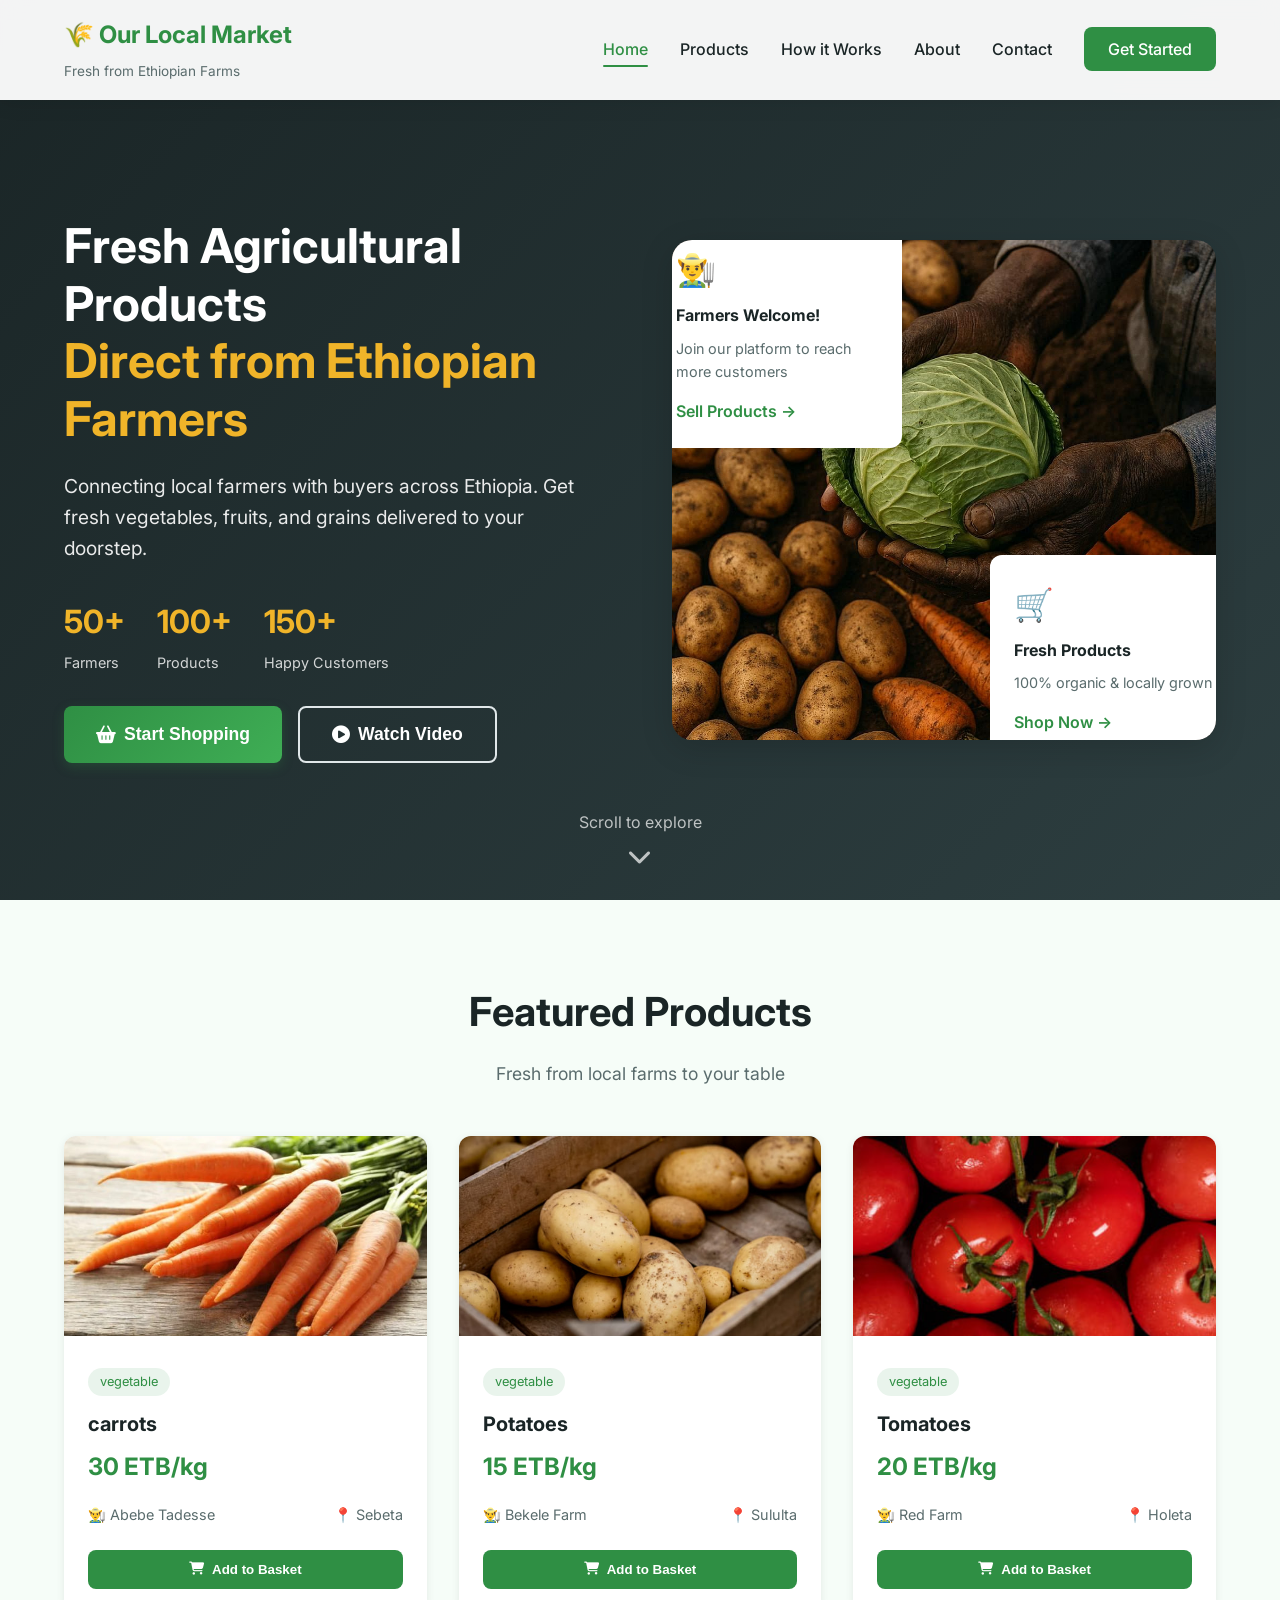
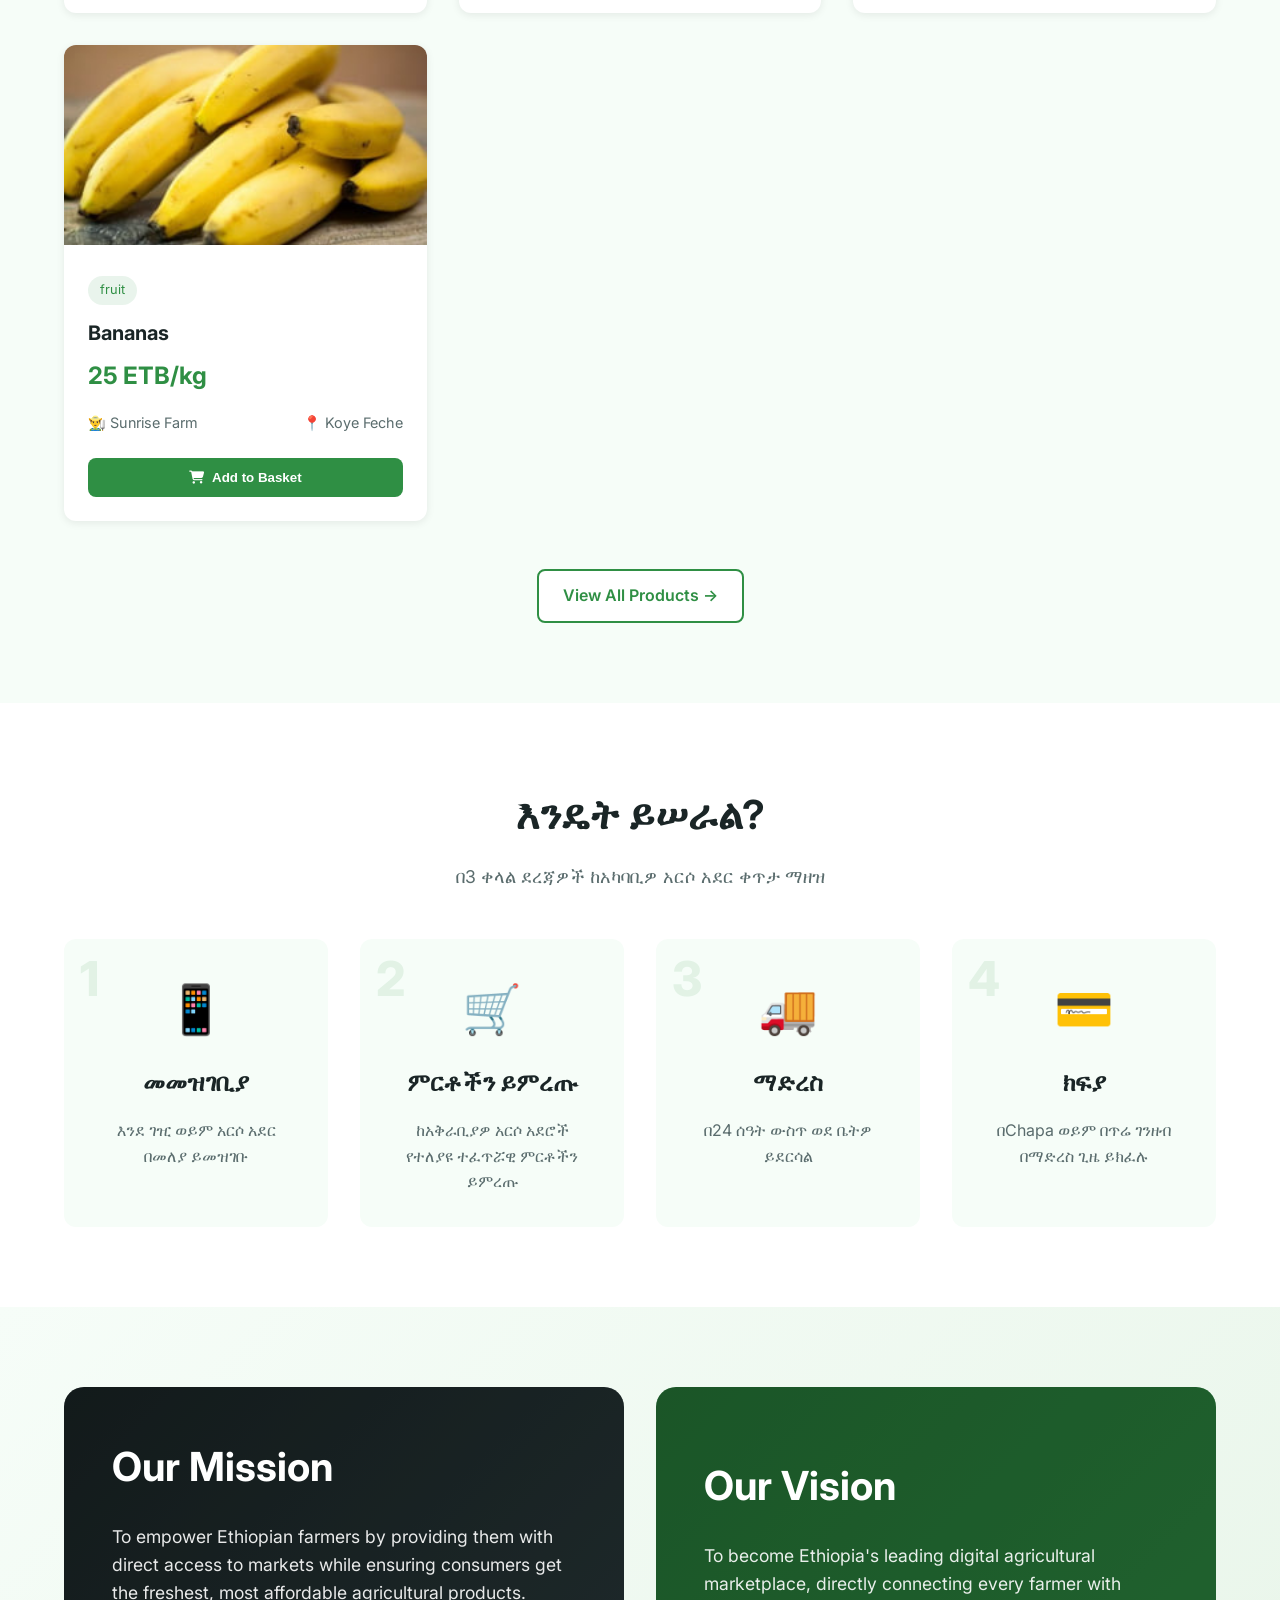
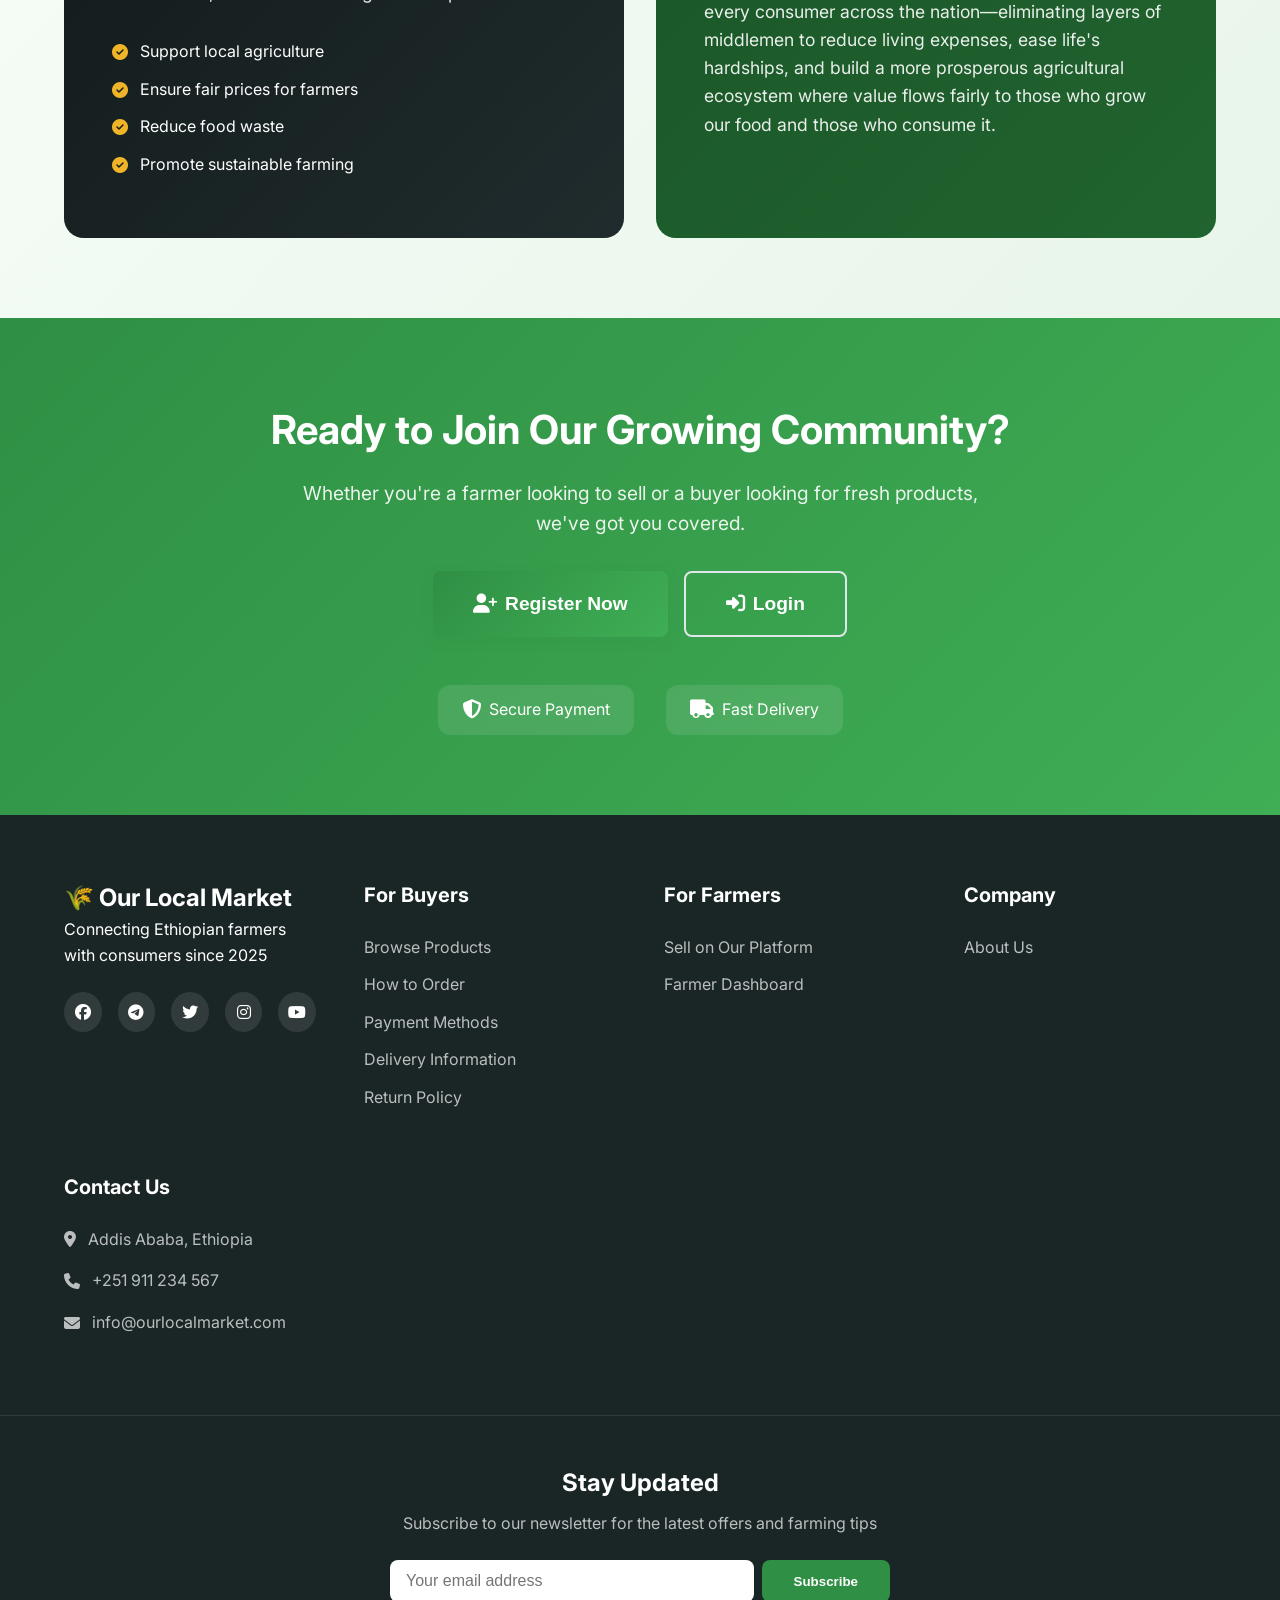
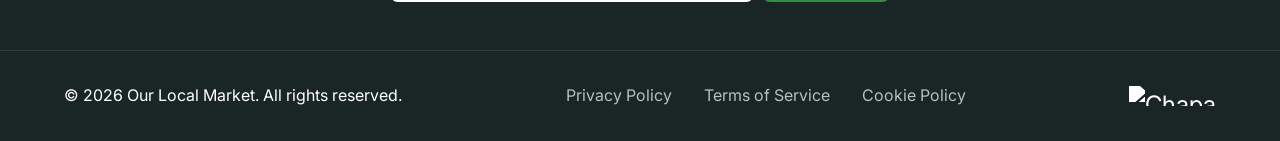
==== index.html @ bf53d5de "Add files via upload" ====
<!DOCTYPE html>
<html lang="en">
  <head>
    <meta charset="UTF-8" />
    <title>Our Local Market - Fresh Ethiopian Agricultural Products</title>
    <link rel="stylesheet" href="./css/home-style.css" />
    <link
      rel="stylesheet"
      href="https://cdnjs.cloudflare.com/ajax/libs/font-awesome/6.4.0/css/all.min.css"
    />
    <link
      href="https://fonts.googleapis.com/css2?family=Inter:wght@300;400;500;600;700&display=swap"
      rel="stylesheet"
    />
  </head>
  <body>
    
    <nav class="navbar">
      <div class="nav-container">
        <div class="logo">
          <h1>🌾 Our Local Market</h1>
          <span>Fresh from Ethiopian Farms</span>
        </div>

        <ul class="nav-menu">
          <li><a href="#home" class="active">Home</a></li>
          <li><a href="#products">Products</a></li>
          <li><a href="#how-it-works">How it Works</a></li>
          <li><a href="#about">About</a></li>
          <li><a href="#contact">Contact</a></li>
          <li>
            <a href="#" class="nav-btn" id="getStartedBtn">Get Started</a>
          </li>
        </ul>

        <div class="hamburger" id="hamburger">
          <span></span>
          <span></span>
          <span></span>
        </div>
      </div>
    </nav>

   
    <section class="hero" id="home">
      <div class="hero-overlay"></div>
      <div class="hero-content">
        <div class="hero-text">
          <h1 class="hero-title">
            Fresh Agricultural Products
            <span class="highlight">Direct from Ethiopian Farmers</span>
          </h1>
          <p class="hero-subtitle">
            Connecting local farmers with buyers across Ethiopia. Get fresh
             vegetables, fruits, and grains delivered to your doorstep.
          </p>

          <div class="hero-stats">
            <div class="stat">
              <h3>50+</h3>
              <p>Farmers</p>
            </div>
            <div class="stat">
              <h3>100+</h3>
              <p>Products</p>
            </div>
            <div class="stat">
              <h3>150+</h3>
              <p>Happy Customers</p>
            </div>
          </div>

          <div class="hero-buttons">
            <button class="btn-primary btn-large" id="heroGetStarted">
              <i class="fas fa-shopping-basket"></i> Start Shopping
            </button>
            <button class="btn-outline btn-large" id="heroLearnMore">
              <i class="fas fa-play-circle"></i> Watch Video
            </button>
          </div>
        </div>

        <div class="hero-image">
          <div class="image-container">
            <img
              src="./pictures/hand.jpg"
              alt="Ethiopian Farmer"
            />
            <div class="floating-card farmer-card">
              <div class="card-icon">👨‍🌾</div>
              <h4>Farmers Welcome!</h4>
              <p>Join our platform to reach more customers</p>
              <a href="#" class="card-link">Sell Products →</a>
            </div>
            <div class="floating-card buyer-card">
              <div class="card-icon">🛒</div>
              <h4>Fresh Products</h4>
              <p>100% organic & locally grown</p>
              <a href="#" class="card-link">Shop Now →</a>
            </div>
          </div>
        </div>
      </div>

      <div class="scroll-indicator">
        <span>Scroll to explore</span>
        <i class="fas fa-chevron-down"></i>
      </div>
    </section>
  </body>
</html>

<section class="featured-products" id="products">
  <div class="container">
    <div class="section-header">
      <h2 class="section-title">Featured Products</h2>
      <p class="section-subtitle">Fresh from local farms to your table</p>
    </div>

    <div class="products-grid" id="featuredProducts">
      <!-- Products will be loaded by JavaScript -->
    </div>

    <div class="text-center">
      <a href="#" class="btn-secondary">View All Products →</a>
    </div>
  </div>
</section>


<section class="how-it-works" id="how-it-works">
  <div class="container">
    <div class="section-header">
      <h2 class="section-title">
        እንዴት ይሠራል? 
      </h2>
      <p class="section-subtitle">በ3 ቀላል ደረጃዎች ከአካባቢዎ አርሶ አደር ቀጥታ ማዘዝ</p>
    </div>

    <div class="steps-container">
      <div class="step-card">
        <div class="step-number">1</div>
        <div class="step-icon">📱</div>
        <h3>መመዝገቢያ</h3>
        <p>እንደ ገዢ ወይም አርሶ አደር በመለያ ይመዝገቡ</p>
      </div>

      <div class="step-card">
        <div class="step-number">2</div>
        <div class="step-icon">🛒</div>
        <h3>ምርቶችን ይምረጡ</h3>
        <p>ከአቅራቢያዎ አርሶ አደሮች የተለያዩ ተፈጥሯዊ ምርቶችን ይምረጡ</p>
      </div>

      <div class="step-card">
        <div class="step-number">3</div>
        <div class="step-icon">🚚</div>
        <h3>ማድረስ</h3>
        <p>በ24 ሰዓት ውስጥ ወደ ቤትዎ ይደርሳል</p>
      </div>

      <div class="step-card">
        <div class="step-number">4</div>
        <div class="step-icon">💳</div>
        <h3>ክፍያ</h3>
        <p>በChapa ወይም በጥሬ ገንዘብ በማድረስ ጊዜ ይክፈሉ</p>
      </div>
    </div>
  </div>
</section>

<section class="about-posters" id="about">
  <div class="container">
    <div class="posters-grid">
      <div class="poster-card mission-poster">
        <div class="poster-overlay"></div>
        <div class="poster-content">
          <h2>Our Mission</h2>
          <p>
            To empower Ethiopian farmers by providing them with direct access to
            markets while ensuring consumers get the freshest, most affordable
            agricultural products.
          </p>
          <ul class="mission-list">
            <li>
              <i class="fas fa-check-circle"></i> Support local agriculture
            </li>
            <li>
              <i class="fas fa-check-circle"></i> Ensure fair prices for farmers
            </li>
            <li><i class="fas fa-check-circle"></i> Reduce food waste</li>
            <li>
              <i class="fas fa-check-circle"></i> Promote sustainable farming
            </li>
          </ul>
        </div>
      </div>

      <div class="poster-card vision-poster">
        <div class="poster-overlay"></div>
        <div class="poster-content">
          <h2>Our Vision</h2>
          <p>
           To become Ethiopia's leading digital agricultural marketplace, directly connecting every farmer with every consumer across the nation—eliminating layers of middlemen to reduce living expenses, ease life's hardships, and build a more prosperous agricultural ecosystem where value flows fairly to those who grow our food and those who consume it.
          </p>
          <div class="vision-stats">
            <div class="vision-stat"></div>
          </div>
        </div>
      </div>
    </div>
  </div>
</section>

                            </div>
                           
                        </div>
                    </div>
                </div>
            </div>
        </div>
    </section>


    <section class="cta-section">
        <div class="container">
            <div class="cta-content">
                <h2>Ready to Join Our Growing Community?</h2>
                <p>Whether you're a farmer looking to sell or a buyer looking for fresh products, we've got you covered.</p>
                
                <div class="cta-buttons">
                    <button class="btn-primary btn-xlarge" id="ctaRegister">
                        <i class="fas fa-user-plus"></i> Register Now
                    </button>
                    <button class="btn-outline btn-xlarge" id="ctaLogin">
                        <i class="fas fa-sign-in-alt"></i> Login
                    </button>
                </div>
                
                <div class="trust-badges">
                    <div class="badge">
                        <i class="fas fa-shield-alt"></i>
                        <span>Secure Payment</span>
                    </div>
                    <div class="badge">
                        <i class="fas fa-truck"></i>
                        <span>Fast Delivery</span>
                    </div>
                    
                </div>
            </div>
        </div>
    </section>

 
    <div class="modal-overlay" id="authModal">
        <div class="modal" id="authModalContent">
          
        </div>
    </div>

 
    <footer class="footer" id="contact">
        <div class="footer-top">
            <div class="container">
                <div class="footer-grid">
                    <div class="footer-col">
                        <div class="footer-logo">
                            <h2>🌾 Our Local Market</h2>
                            <p>Connecting Ethiopian farmers with consumers since 2025</p>
                        </div>
                        <div class="social-links">
                            <a href="#"><i class="fab fa-facebook"></i></a>
                            <a href="#"><i class="fab fa-telegram"></i></a>
                            <a href="#"><i class="fab fa-twitter"></i></a>
                            <a href="#"><i class="fab fa-instagram"></i></a>
                            <a href="#"><i class="fab fa-youtube"></i></a>
                        </div>
                    </div>
                    
                    <div class="footer-col">
                        <h3>For Buyers</h3>
                        <ul>
                            <li><a href="#">Browse Products</a></li>
                            <li><a href="#">How to Order</a></li>
                            <li><a href="#">Payment Methods</a></li>
                            <li><a href="#">Delivery Information</a></li>
                            <li><a href="#">Return Policy</a></li>
                        </ul>
                    </div>  
                    <div class="footer-col">
                        <h3>For Farmers</h3>
                        <ul>
                            <li><a href="#">Sell on Our Platform</a></li>
                            <li><a href="#">Farmer Dashboard</a></li>
                           
                        </ul>
                    </div>
                    
                    <div class="footer-col">
                        <h3>Company</h3>
                        <ul>
                            <li><a href="#">About Us</a></li>
                           
                        </ul>
                    </div>
                    
                    <div class="footer-col">
                        <h3>Contact Us</h3>
                        <div class="contact-info">
                            <p><i class="fas fa-map-marker-alt"></i> Addis Ababa, Ethiopia</p>
                            <p><i class="fas fa-phone"></i> +251 911 234 567</p>
                            <p><i class="fas fa-envelope"></i> info@ourlocalmarket.com</p>
                            
                        </div>
                    </div>
                </div>
            </div>
        </div>
        
        <div class="footer-middle">
            <div class="container">
                <div class="newsletter">
                    <h3>Stay Updated</h3>
                    <p>Subscribe to our newsletter for the latest offers and farming tips</p>
                    <form class="newsletter-form">
                        <input type="email" placeholder="Your email address" required>
                        <button type="submit">Subscribe</button>
                    </form>
                </div>
            </div>
        </div>
        
        <div class="footer-bottom">
            <div class="container">
                <div class="footer-bottom-content">
                    <p>&copy; 2026 Our Local Market. All rights reserved.</p>
                    <div class="footer-links">
                        <a href="#">Privacy Policy</a>
                        <a href="#">Terms of Service</a>
                        <a href="#">Cookie Policy</a>
                        
                    </div>
                    <div class="payment-methods">
                       
                       
                        <img src="https://chapa.co/static/media/chapa-logo-black.2c637d71.svg" alt="Chapa" height="20">
                    </div>
                </div>
            </div>
        </div>
    </footer>

    <script src="./js/home.js"></script>
    <script>
  document.addEventListener('DOMContentLoaded', function() {
    const user = JSON.parse(localStorage.getItem("user"));
    const token = localStorage.getItem("token");
    
    if (token && user) {
     
      const getStartedBtn = document.getElementById('getStartedBtn');
      const heroGetStarted = document.getElementById('heroGetStarted');
      const ctaRegister = document.getElementById('ctaRegister');
      
      if (getStartedBtn) {
        getStartedBtn.textContent = user.userType === 'farmer' ? '👨‍🌾 Dashboard' : '🛒 Continue Shopping';
        getStartedBtn.onclick = function() {
          if (user.userType === 'farmer') {
            window.location.href = 'farmer-dashboard.html';
          } else {
            window.location.href = 'shop.html';
          }
        };
      }
      
      if (heroGetStarted) {
        heroGetStarted.textContent = user.userType === 'farmer' ? '👨‍🌾 Dashboard' : '🛒 Continue Shopping';
        heroGetStarted.onclick = function() {
          if (user.userType === 'farmer') {
            window.location.href = 'farmer-dashboard.html';
          } else {
            window.location.href = 'shop.html';
          }
        };
      }
      
      if (ctaRegister) {
        ctaRegister.style.display = 'none';
      }
      
      const ctaLogin = document.getElementById('ctaLogin');
      if (ctaLogin) {
        ctaLogin.innerHTML = '<i class="fas fa-sign-out-alt"></i> Logout';
        ctaLogin.onclick = function() {
          if (confirm("Are you sure you want to logout?")) {
            localStorage.removeItem("token");
            localStorage.removeItem("user");
            localStorage.removeItem("userType");
            localStorage.removeItem("cart");
            location.reload();
          }
        };
      }
    }
  });
</script>
</body>
</html>
---- css/home-style.css ----
:root {
  --primary-green: #2f8f44;
  --primary-green-light: #3fae55;
  --primary-green-dark: #267a38;
  --secondary-gold: #f0b429;
  --text-dark: #1a2526;
  --text-light: #5a6c6d;
  --background-light: #f6fdf8;
  --background-white: #ffffff;
  --border-color: #e0e7e9;
  --shadow-sm: 0 2px 8px rgba(0, 0, 0, 0.08);
  --shadow-md: 0 4px 16px rgba(0, 0, 0, 0.12);
  --shadow-lg: 0 8px 32px rgba(0, 0, 0, 0.15);
  --transition: all 0.3s cubic-bezier(0.4, 0, 0.2, 1);
  --border-radius: 12px;
  --border-radius-sm: 8px;
  --border-radius-lg: 20px;
}

* {
  margin: 0;
  padding: 0;
  box-sizing: border-box;
}

html {
  scroll-behavior: smooth;
}

body {
  font-family: "Inter", -apple-system, BlinkMacSystemFont, "Segoe UI", Roboto,
    Oxygen, Ubuntu, sans-serif;
  color: var(--text-dark);
  line-height: 1.6;
  overflow-x: hidden;
}

.container {
  max-width: 1200px;
  margin: 0 auto;
  padding: 0 1.5rem;
}

.text-center {
  text-align: center;
}

.btn-primary,
.btn-secondary,
.btn-outline {
  display: inline-flex;
  align-items: center;
  justify-content: center;
  gap: 0.5rem;
  padding: 0.75rem 1.5rem;
  border-radius: var(--border-radius-sm);
  font-weight: 600;
  font-size: 1rem;
  text-decoration: none;
  cursor: pointer;
  transition: var(--transition);
  border: none;
  outline: none;
}

.btn-primary {
  background: linear-gradient(
    135deg,
    var(--primary-green) 0%,
    var(--primary-green-light) 100%
  );
  color: white;
  box-shadow: 0 4px 12px rgba(47, 143, 68, 0.25);
}

.btn-primary:hover {
  transform: translateY(-2px);
  box-shadow: 0 6px 20px rgba(47, 143, 68, 0.35);
}

.btn-secondary {
  background: white;
  color: var(--primary-green);
  border: 2px solid var(--primary-green);
}

.btn-secondary:hover {
  background: var(--primary-green);
  color: white;
  transform: translateY(-2px);
}

.btn-outline {
  background: transparent;
  color: var(--background-white);
  border: 2px solid var(--border-color);
}

.btn-outline:hover {
  border-color: var(--primary-green);
  color: var(--primary-green);
  transform: translateY(-2px);
}

.btn-large {
  padding: 1rem 2rem;
  font-size: 1.1rem;
}

.btn-xlarge {
  padding: 1.25rem 2.5rem;
  font-size: 1.2rem;
}

.navbar {
  position: fixed;
  top: 0;
  left: 0;
  right: 0;
  background: rgba(255, 255, 255, 0.95);
  backdrop-filter: blur(10px);
  z-index: 1000;
  box-shadow: 0 2px 20px rgba(0, 0, 0, 0.1);
  padding: 1rem 0;
}

.nav-container {
  max-width: 1200px;
  margin: 0 auto;
  padding: 0 1.5rem;
  display: flex;
  justify-content: space-between;
  align-items: center;
}

.logo h1 {
  font-size: 1.5rem;
  color: var(--primary-green);
  margin-bottom: 0.25rem;
}

.logo span {
  font-size: 0.85rem;
  color: var(--text-light);
}

.nav-menu {
  display: flex;
  list-style: none;
  gap: 2rem;
  align-items: center;
}

.nav-menu a {
  text-decoration: none;
  color: var(--text-dark);
  font-weight: 500;
  transition: var(--transition);
  position: relative;
  padding: 0.5rem 0;
}

.nav-menu a:hover {
  color: var(--primary-green);
}

.nav-menu a.active {
  color: var(--primary-green);
}

.nav-menu a.active::after {
  content: "";
  position: absolute;
  bottom: 0;
  left: 0;
  width: 100%;
  height: 2px;
  background: var(--primary-green);
  border-radius: 1px;
}

.nav-btn {
  background: var(--primary-green);
  color: white !important;
  padding: 0.75rem 1.5rem !important;
  border-radius: var(--border-radius-sm) !important;
}

.nav-btn:hover {
  background: var(--primary-green-dark) !important;
  transform: translateY(-2px);
}

.hamburger {
  display: none;
  flex-direction: column;
  gap: 4px;
  cursor: pointer;
}

.hamburger span {
  width: 25px;
  height: 3px;
  background: var(--text-dark);
  transition: var(--transition);
}
/* ===== HERO SECTION ===== */
.hero {
  min-height: 100vh;
  background: linear-gradient(135deg, #1a2526 0%, #2d3e40 100%);
  color: white;
  position: relative;
  display: flex;
  align-items: center;
  padding-top: 80px;
}

.hero-overlay {
  position: absolute;
  top: 0;
  left: 0;
  right: 0;
  bottom: 0;
  background: url("../pictures/farmer-card.jfif") center/cover;
  opacity: 0.3;
}

.hero-content {
  position: relative;
  z-index: 2;
  max-width: 1200px;
  margin: 0 auto;
  padding: 2rem 1.5rem;
  display: grid;
  grid-template-columns: 1fr 1fr;
  gap: 4rem;
  align-items: center;
}

.hero-text {
  animation: fadeInUp 1s ease;
}

.hero-title {
  font-size: 3rem;
  line-height: 1.2;
  margin-bottom: 1.5rem;
}

.highlight {
  color: var(--secondary-gold);
  display: block;
}

.hero-subtitle {
  font-size: 1.2rem;
  color: rgba(255, 255, 255, 0.9);
  margin-bottom: 2rem;
  max-width: 600px;
}

.hero-stats {
  display: flex;
  gap: 2rem;
  margin: 2rem 0;
}

.stat h3 {
  font-size: 2rem;
  color: var(--secondary-gold);
  margin-bottom: 0.25rem;
}

.stat p {
  color: rgba(255, 255, 255, 0.8);
  font-size: 0.9rem;
}

.hero-buttons {
  display: flex;
  gap: 1rem;
  margin-top: 2rem;
}

.hero-image {
  position: relative;
}

.image-container {
  position: relative;
  border-radius: var(--border-radius-lg);
  overflow: hidden;
  box-shadow: var(--shadow-lg);
  animation: float 6s ease-in-out infinite;
}

.image-container img {
  width: 100%;
  height: 500px;
  object-fit: cover;
  display: block;
}

.floating-card {
  position: absolute;
  background: white;
  padding: 1.5rem;
  border-radius: var(--border-radius);
  box-shadow: var(--shadow-lg);
  max-width: 250px;
  animation: float 4s ease-in-out infinite;
}

.farmer-card {
  top: -20px;
  left: -20px;
  animation-delay: 0.5s;
}

.buyer-card {
  bottom: -20px;
  right: -20px;
  animation-delay: 1s;
}

.card-icon {
  font-size: 2rem;
  margin-bottom: 0.5rem;
}

.floating-card h4 {
  color: var(--text-dark);
  margin-bottom: 0.5rem;
}

.floating-card p {
  color: var(--text-light);
  font-size: 0.9rem;
  margin-bottom: 1rem;
}

.card-link {
  color: var(--primary-green);
  text-decoration: none;
  font-weight: 600;
  display: inline-flex;
  align-items: center;
  gap: 0.25rem;
}

.scroll-indicator {
  position: absolute;
  bottom: 2rem;
  left: 50%;
  transform: translateX(-50%);
  display: flex;
  flex-direction: column;
  align-items: center;
  gap: 0.5rem;
  color: rgba(255, 255, 255, 0.7);
  animation: bounce 2s infinite;
}

.scroll-indicator i {
  font-size: 1.5rem;
}

/* ===== FEATURED PRODUCTS ===== */
.featured-products {
  padding: 5rem 0;
  background: var(--background-light);
}

.section-header {
  text-align: center;
  margin-bottom: 3rem;
}

.section-title {
  font-size: 2.5rem;
  color: var(--text-dark);
  margin-bottom: 1rem;
}

.section-subtitle {
  font-size: 1.1rem;
  color: var(--text-light);
  max-width: 600px;
  margin: 0 auto;
}

.lang-badge {
  display: inline-block;
  background: var(--secondary-gold);
  color: white;
  padding: 0.25rem 0.75rem;
  border-radius: 20px;
  font-size: 0.8rem;
  margin-left: 0.5rem;
}

.products-grid {
  display: grid;
  grid-template-columns: repeat(auto-fit, minmax(280px, 1fr));
  gap: 2rem;
  margin-bottom: 3rem;
}

.product-card {
  background: white;
  border-radius: var(--border-radius);
  overflow: hidden;
  box-shadow: var(--shadow-sm);
  transition: var(--transition);
  position: relative;
}

.product-card:hover {
  transform: translateY(-10px);
  box-shadow: var(--shadow-lg);
}

.product-img {
  width: 100%;
  height: 200px;
  object-fit: cover;
}

.product-info {
  padding: 1.5rem;
}
.product-category {
  display: inline-block;
  background: rgba(47, 143, 68, 0.1);
  color: var(--primary-green);
  padding: 0.25rem 0.75rem;
  border-radius: 20px;
  font-size: 0.8rem;
  margin-bottom: 0.75rem;
}

.product-name {
  font-size: 1.25rem;
  margin-bottom: 0.5rem;
}

.product-price {
  font-size: 1.5rem;
  color: var(--primary-green);
  font-weight: 700;
  margin-bottom: 1rem;
}

.product-meta {
  display: flex;
  justify-content: space-between;
  color: var(--text-light);
  font-size: 0.9rem;
  margin-bottom: 1.5rem;
}

.add-to-cart {
  width: 100%;
  padding: 0.75rem;
  background: var(--primary-green);
  color: white;
  border: none;
  border-radius: var(--border-radius-sm);
  font-weight: 600;
  cursor: pointer;
  transition: var(--transition);
  display: flex;
  align-items: center;
  justify-content: center;
  gap: 0.5rem;
}

.add-to-cart:hover {
  background: var(--primary-green-dark);
}

.add-to-cart:disabled {
  background: var(--text-light);
  cursor: not-allowed;
}

.how-it-works {
  padding: 5rem 0;
  background: white;
}

.steps-container {
  display: grid;
  grid-template-columns: repeat(auto-fit, minmax(250px, 1fr));
  gap: 2rem;
  margin-top: 3rem;
}

.step-card {
  text-align: center;
  padding: 2rem;
  background: var(--background-light);
  border-radius: var(--border-radius);
  transition: var(--transition);
  position: relative;
  overflow: hidden;
}

.step-card:hover {
  transform: translateY(-5px);
  background: white;
  box-shadow: var(--shadow-md);
}

.step-number {
  position: absolute;
  top: 1rem;
  left: 1rem;
  font-size: 3rem;
  font-weight: 800;
  color: rgba(47, 143, 68, 0.1);
  line-height: 1;
}

.step-icon {
  font-size: 3rem;
  margin-bottom: 1rem;
}

.step-card h3 {
  font-size: 1.5rem;
  margin-bottom: 1rem;
  color: var(--text-dark);
}

.step-card p {
  color: var(--text-light);
  line-height: 1.6;
}

.about-posters {
  padding: 5rem 0;
  background: linear-gradient(135deg, var(--background-light) 0%, #e8f5e9 100%);
}

.posters-grid {
  display: grid;
  grid-template-columns: 1fr 1fr;
  gap: 2rem;
}

.poster-card {
  min-height: 400px;
  border-radius: var(--border-radius-lg);
  overflow: hidden;
  position: relative;
  padding: 3rem;
  display: flex;
  align-items: center;
}

.mission-poster {
  background: linear-gradient(135deg, #1a2526 0%, #2d3e40 100%);
  color: white;
}

.vision-poster {
  background: linear-gradient(
    135deg,
    var(--primary-green-dark) 0%,
    var(--primary-green) 100%
  );
  color: white;
}

.poster-overlay {
  position: absolute;
  top: 0;
  left: 0;
  right: 0;
  bottom: 0;
  background: rgba(0, 0, 0, 0.3);
}

.poster-content {
  position: relative;
  z-index: 2;
}

.poster-card h2 {
  font-size: 2.5rem;
  margin-bottom: 1.5rem;
}

.poster-card p {
  font-size: 1.1rem;
  line-height: 1.6;
  margin-bottom: 2rem;
  opacity: 0.9;
}

.mission-list {
  list-style: none;
}

.mission-list li {
  margin-bottom: 0.75rem;
  display: flex;
  align-items: center;
  gap: 0.75rem;
}

.mission-list i {
  color: var(--secondary-gold);
}

.vision-stats {
  display: flex;
  gap: 2rem;
  margin-top: 2rem;
}

.vision-stat h3 {
  font-size: 2rem;
  color: var(--secondary-gold);
  margin-bottom: 0.25rem;
}

.vision-stat p {
  font-size: 0.9rem;
  margin: 0;
  opacity: 0.8;
}

/* ===== CALL TO ACTION ===== */
.cta-section {
  padding: 5rem 0;
  background: linear-gradient(
    135deg,
    var(--primary-green) 0%,
    var(--primary-green-light) 100%
  );
  color: white;
  text-align: center;
}

.cta-content h2 {
  font-size: 2.5rem;
  margin-bottom: 1rem;
}

.cta-content p {
  font-size: 1.2rem;
  max-width: 700px;
  margin: 0 auto 2rem;
  opacity: 0.9;
}

.cta-buttons {
  display: flex;
  gap: 1rem;
  justify-content: center;
  margin-bottom: 3rem;
}
.trust-badges {
  display: flex;
  justify-content: center;
  gap: 2rem;
  flex-wrap: wrap;
}

.badge {
  display: flex;
  align-items: center;
  gap: 0.5rem;
  background: rgba(255, 255, 255, 0.1);
  padding: 0.75rem 1.5rem;
  border-radius: var(--border-radius);
  backdrop-filter: blur(10px);
}

.badge i {
  font-size: 1.2rem;
}

/* ===== FOOTER ===== */
.footer {
  background: var(--text-dark);
  color: white;
}

.footer-top {
  padding: 4rem 0;
  border-bottom: 1px solid rgba(255, 255, 255, 0.1);
}

.footer-grid {
  display: grid;
  grid-template-columns: repeat(auto-fit, minmax(200px, 1fr));
  gap: 3rem;
}

.footer-col h3 {
  font-size: 1.25rem;
  margin-bottom: 1.5rem;
  color: white;
}

.footer-col ul {
  list-style: none;
}

.footer-col ul li {
  margin-bottom: 0.75rem;
}

.footer-col ul li a {
  color: rgba(255, 255, 255, 0.7);
  text-decoration: none;
  transition: var(--transition);
}

.footer-col ul li a:hover {
  color: white;
  padding-left: 0.5rem;
}

.contact-info p {
  display: flex;
  align-items: center;
  gap: 0.75rem;
  margin-bottom: 1rem;
  color: rgba(255, 255, 255, 0.7);
}

.social-links {
  display: flex;
  gap: 1rem;
  margin-top: 1.5rem;
}

.social-links a {
  display: inline-flex;
  align-items: center;
  justify-content: center;
  width: 40px;
  height: 40px;
  background: rgba(255, 255, 255, 0.1);
  border-radius: 50%;
  color: white;
  text-decoration: none;
  transition: var(--transition);
}

.social-links a:hover {
  background: var(--primary-green);
  transform: translateY(-3px);
}

.footer-middle {
  padding: 3rem 0;
  border-bottom: 1px solid rgba(255, 255, 255, 0.1);
}

.newsletter {
  text-align: center;
  max-width: 600px;
  margin: 0 auto;
}

.newsletter h3 {
  font-size: 1.5rem;
  margin-bottom: 0.5rem;
}

.newsletter p {
  color: rgba(255, 255, 255, 0.7);
  margin-bottom: 1.5rem;
}

.newsletter-form {
  display: flex;
  gap: 0.5rem;
  max-width: 500px;
  margin: 0 auto;
}

.newsletter-form input {
  flex: 1;
  padding: 0.75rem 1rem;
  border: none;
  border-radius: var(--border-radius-sm);
  font-size: 1rem;
}

.newsletter-form button {
  padding: 0.75rem 2rem;
  background: var(--primary-green);
  color: white;
  border: none;
  border-radius: var(--border-radius-sm);
  font-weight: 600;
  cursor: pointer;
  transition: var(--transition);
}

.newsletter-form button:hover {
  background: var(--primary-green-dark);
}

.footer-bottom {
  padding: 2rem 0;
}

.footer-bottom-content {
  display: flex;
  justify-content: space-between;
  align-items: center;
  flex-wrap: wrap;
  gap: 1rem;
}

.footer-links {
  display: flex;
  gap: 2rem;
}

.footer-links a {
  color: rgba(255, 255, 255, 0.7);
  text-decoration: none;
  transition: var(--transition);
}

.footer-links a:hover {
  color: white;
}

.payment-methods {
  display: flex;
  gap: 1rem;
  align-items: center;
  font-size: 1.5rem;
}

.payment-methods img {
  filter: brightness(0) invert(1);
}

/* ===== MODAL ===== */
.modal-message {
  color: var(--primary-green);
  background: rgba(47, 143, 68, 0.1);
  padding: 0.75rem;
  border-radius: var(--border-radius-sm);
  margin: 1rem 0;
  font-size: 0.9rem;
  border-left: 3px solid var(--primary-green);
}
.modal-overlay {
  position: fixed;
  top: 0;
  left: 0;
  right: 0;
  bottom: 0;
  background: rgba(0, 0, 0, 0.7);
  display: none;
  align-items: center;
  justify-content: center;
  z-index: 2000;
  padding: 1rem;
}

.modal {
  background: white;
  border-radius: var(--border-radius-lg);
  width: 100%;
  max-width: 500px;
  max-height: 90vh;
  overflow-y: auto;
  animation: modalSlideIn 0.3s ease;
}

.modal-header {
  padding: 2rem 2rem 1rem;
  text-align: center;
}

.modal-header h2 {
  color: var(--text-dark);
  margin-bottom: 0.5rem;
}

.modal-header p {
  color: var(--text-light);
}

.close-modal {
  position: absolute;
  top: 1rem;
  right: 1rem;
  background: none;
  border: none;
  font-size: 1.5rem;
  cursor: pointer;
  color: var(--text-light);
}

.modal-body {
  padding: 1rem 2rem 2rem;
}
.auth-tabs {
  display: flex;
  border-bottom: 2px solid var(--border-color);
  margin-bottom: 2rem;
}

.auth-tab {
  flex: 1;
  padding: 1rem;
  background: none;
  border: none;
  font-size: 1rem;
  font-weight: 600;
  color: var(--text-light);
  cursor: pointer;
  transition: var(--transition);
  position: relative;
}

.auth-tab.active {
  color: var(--primary-green);
}

.auth-tab.active::after {
  content: "";
  position: absolute;
  bottom: -2px;
  left: 0;
  width: 100%;
  height: 2px;
  background: var(--primary-green);
}

.auth-form {
  display: flex;
  flex-direction: column;
  gap: 1.5rem;
}

.form-group {
  display: flex;
  flex-direction: column;
  gap: 0.5rem;
}

.form-group label {
  font-weight: 500;
  color: var(--text-dark);
}

.form-group input,
.form-group select {
  padding: 0.75rem 1rem;
  border: 1px solid var(--border-color);
  border-radius: var(--border-radius-sm);
  font-size: 1rem;
  transition: var(--transition);
}

.form-group input:focus,
.form-group select:focus {
  outline: none;
  border-color: var(--primary-green);
  box-shadow: 0 0 0 3px rgba(47, 143, 68, 0.1);
}

.user-type-selector {
  display: flex;
  gap: 1rem;
  margin: 1rem 0;
}

.user-type {
  flex: 1;
  text-align: center;
  padding: 1rem;
  border: 2px solid var(--border-color);
  border-radius: var(--border-radius-sm);
  cursor: pointer;
  transition: var(--transition);
}

.user-type.selected {
  border-color: var(--primary-green);
  background: rgba(47, 143, 68, 0.05);
}

.user-type-icon {
  font-size: 2rem;
  margin-bottom: 0.5rem;
}

.forgot-password {
  text-align: right;
  margin-top: -0.5rem;
}

.forgot-password a {
  color: var(--primary-green);
  text-decoration: none;
  font-size: 0.9rem;
}

.auth-divider {
  display: flex;
  align-items: center;
  gap: 1rem;
  margin: 1rem 0;
  color: var(--text-light);
}

.auth-divider::before,
.auth-divider::after {
  content: "";
  flex: 1;
  height: 1px;
  background: var(--border-color);
}

/* ===== ANIMATIONS ===== */
@keyframes fadeInUp {
  from {
    opacity: 0;
    transform: translateY(30px);
  }
  to {
    opacity: 1;
    transform: translateY(0);
  }
}

@keyframes float {
  0%,
  100% {
    transform: translateY(0);
  }
  50% {
    transform: translateY(-10px);
  }
}

@keyframes bounce {
  0%,
  20%,
  50%,
  80%,
  100% {
    transform: translateY(0);
  }
  40% {
    transform: translateY(-10px);
  }
  60% {
    transform: translateY(-5px);
  }
}

@keyframes modalSlideIn {
  from {
    opacity: 0;
    transform: translateY(-30px);
  }
  to {
    opacity: 1;
    transform: translateY(0);
  }
}

@media (max-width: 992px) {
  .hero-content {
    grid-template-columns: 1fr;
    gap: 3rem;
    text-align: center;
  }

  .hero-title {
    font-size: 2.5rem;
  }

  .hero-stats {
    justify-content: center;
  }

  .hero-buttons {
    justify-content: center;
  }

  .posters-grid {
    grid-template-columns: 1fr;
  }

  .cta-buttons {
    flex-direction: column;
    align-items: center;
  }

  .btn-xlarge {
    width: 100%;
    max-width: 300px;
  }
}

@media (max-width: 768px) {
  .nav-menu {
    position: fixed;
    top: 70px;
    left: -100%;
    flex-direction: column;
    background: white;
    width: 100%;
    text-align: center;
    transition: 0.3s;
    box-shadow: 0 10px 27px rgba(0, 0, 0, 0.05);
    padding: 2rem 0;
    gap: 0;
  }

  .nav-menu.active {
    left: 0;
  }

  .nav-menu li {
    margin: 1.5rem 0;
  }

  .hamburger {
    display: flex;
  }

  .hamburger.active span:nth-child(2) {
    opacity: 0;
  }

  .hamburger.active span:nth-child(1) {
    transform: translateY(7px) rotate(45deg);
  }

  .hamburger.active span:nth-child(3) {
    transform: translateY(-7px) rotate(-45deg);
  }

  .section-title {
    font-size: 2rem;
  }

  .footer-bottom-content {
    flex-direction: column;
    text-align: center;
  }

  .footer-links {
    justify-content: center;
  }
}

@media (max-width: 576px) {
  .hero-title {
    font-size: 2rem;
  }

  .hero-subtitle {
    font-size: 1rem;
  }

  .hero-stats {
    flex-direction: column;
    gap: 1.5rem;
  }

  .steps-container {
    grid-template-columns: 1fr;
  }

  .floating-card {
    position: relative;
    top: auto;
    left: auto;
    bottom: auto;
    right: auto;
    margin: 1rem 0;
    max-width: 100%;
  }

  .newsletter-form {
    flex-direction: column;
  }
}
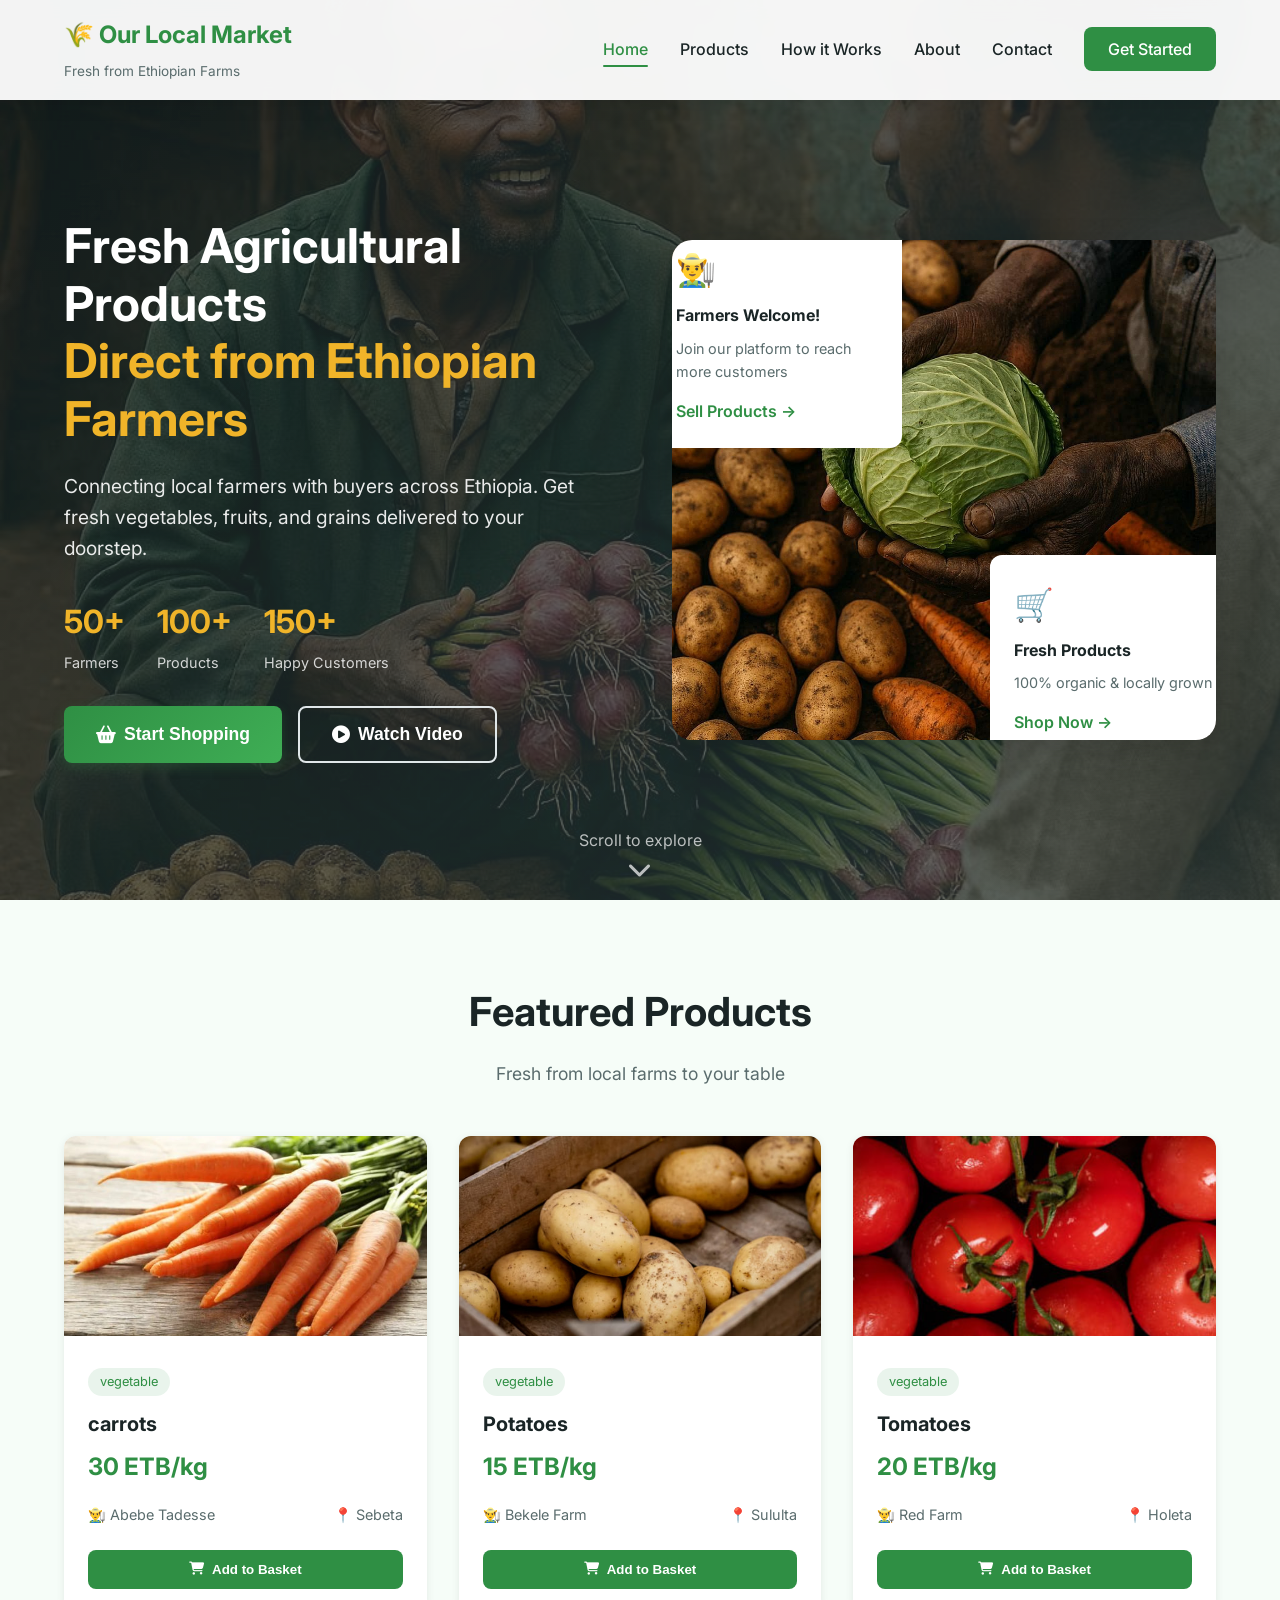
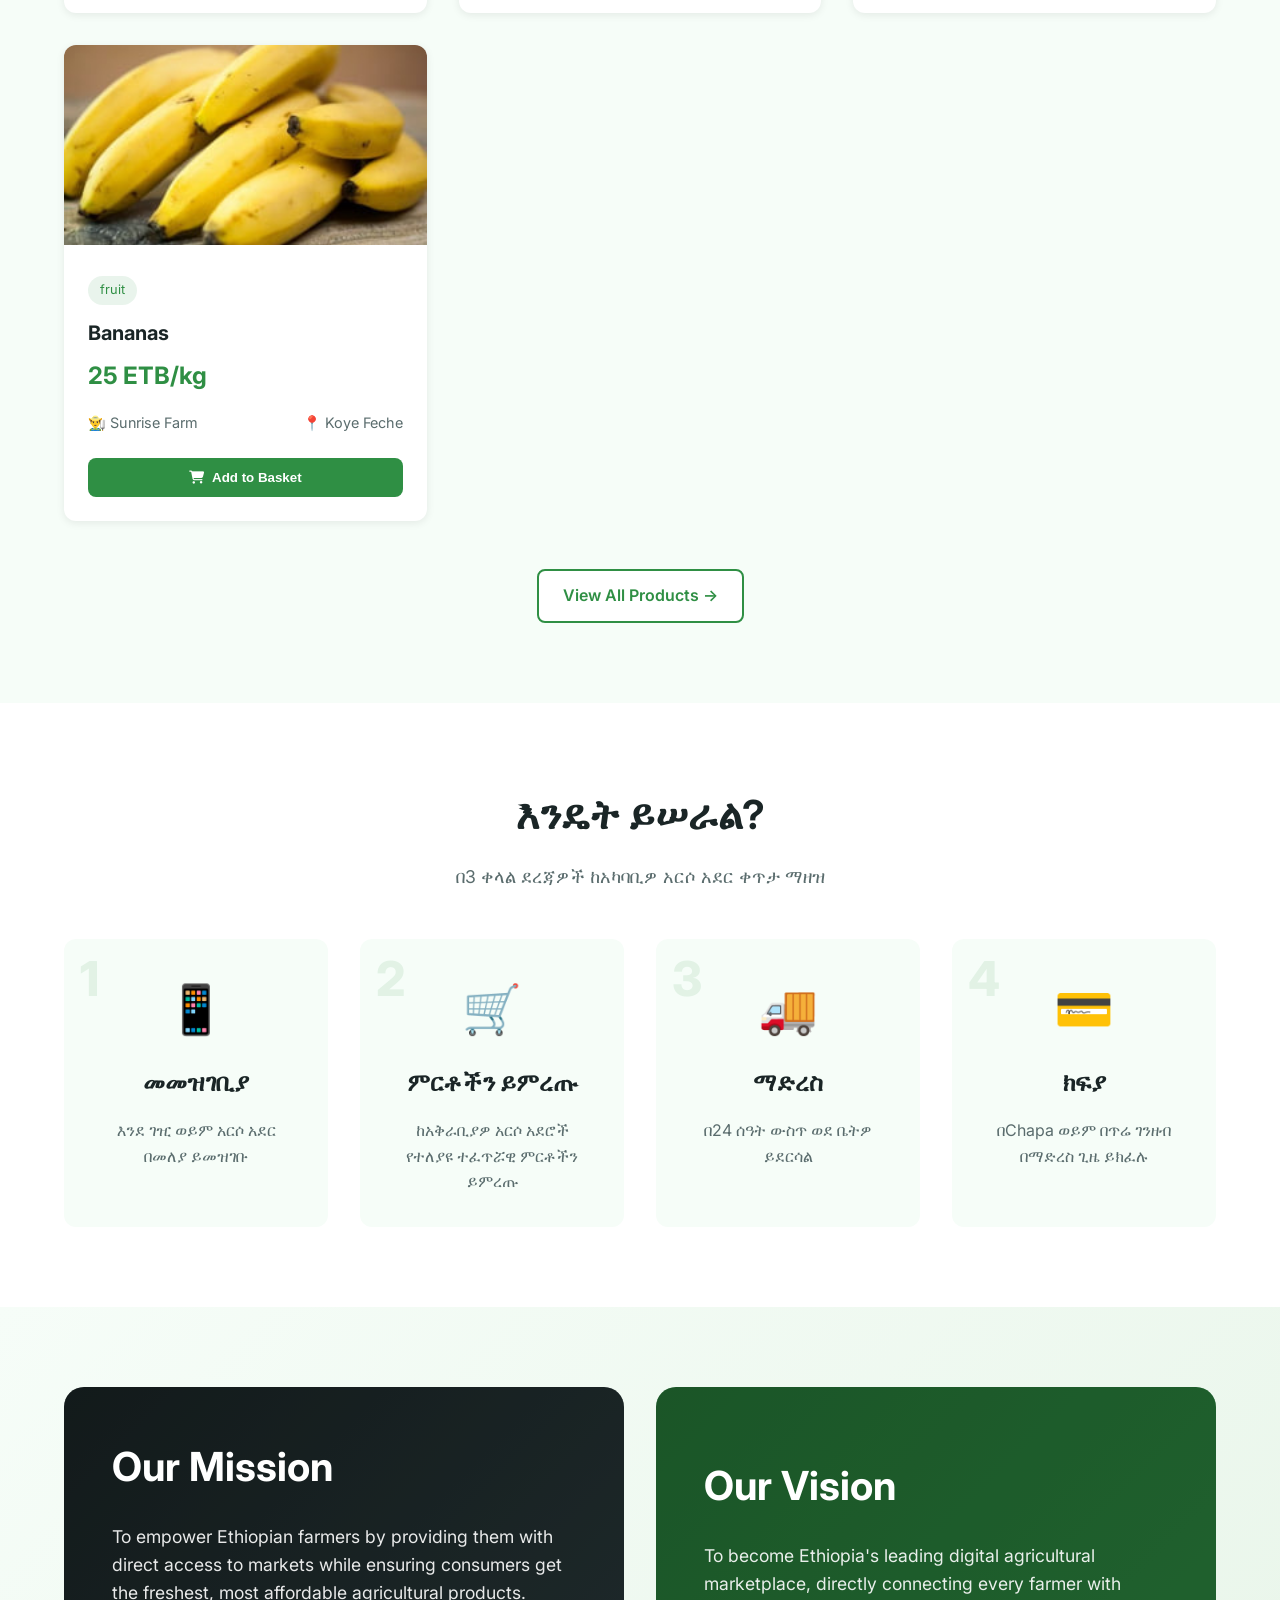
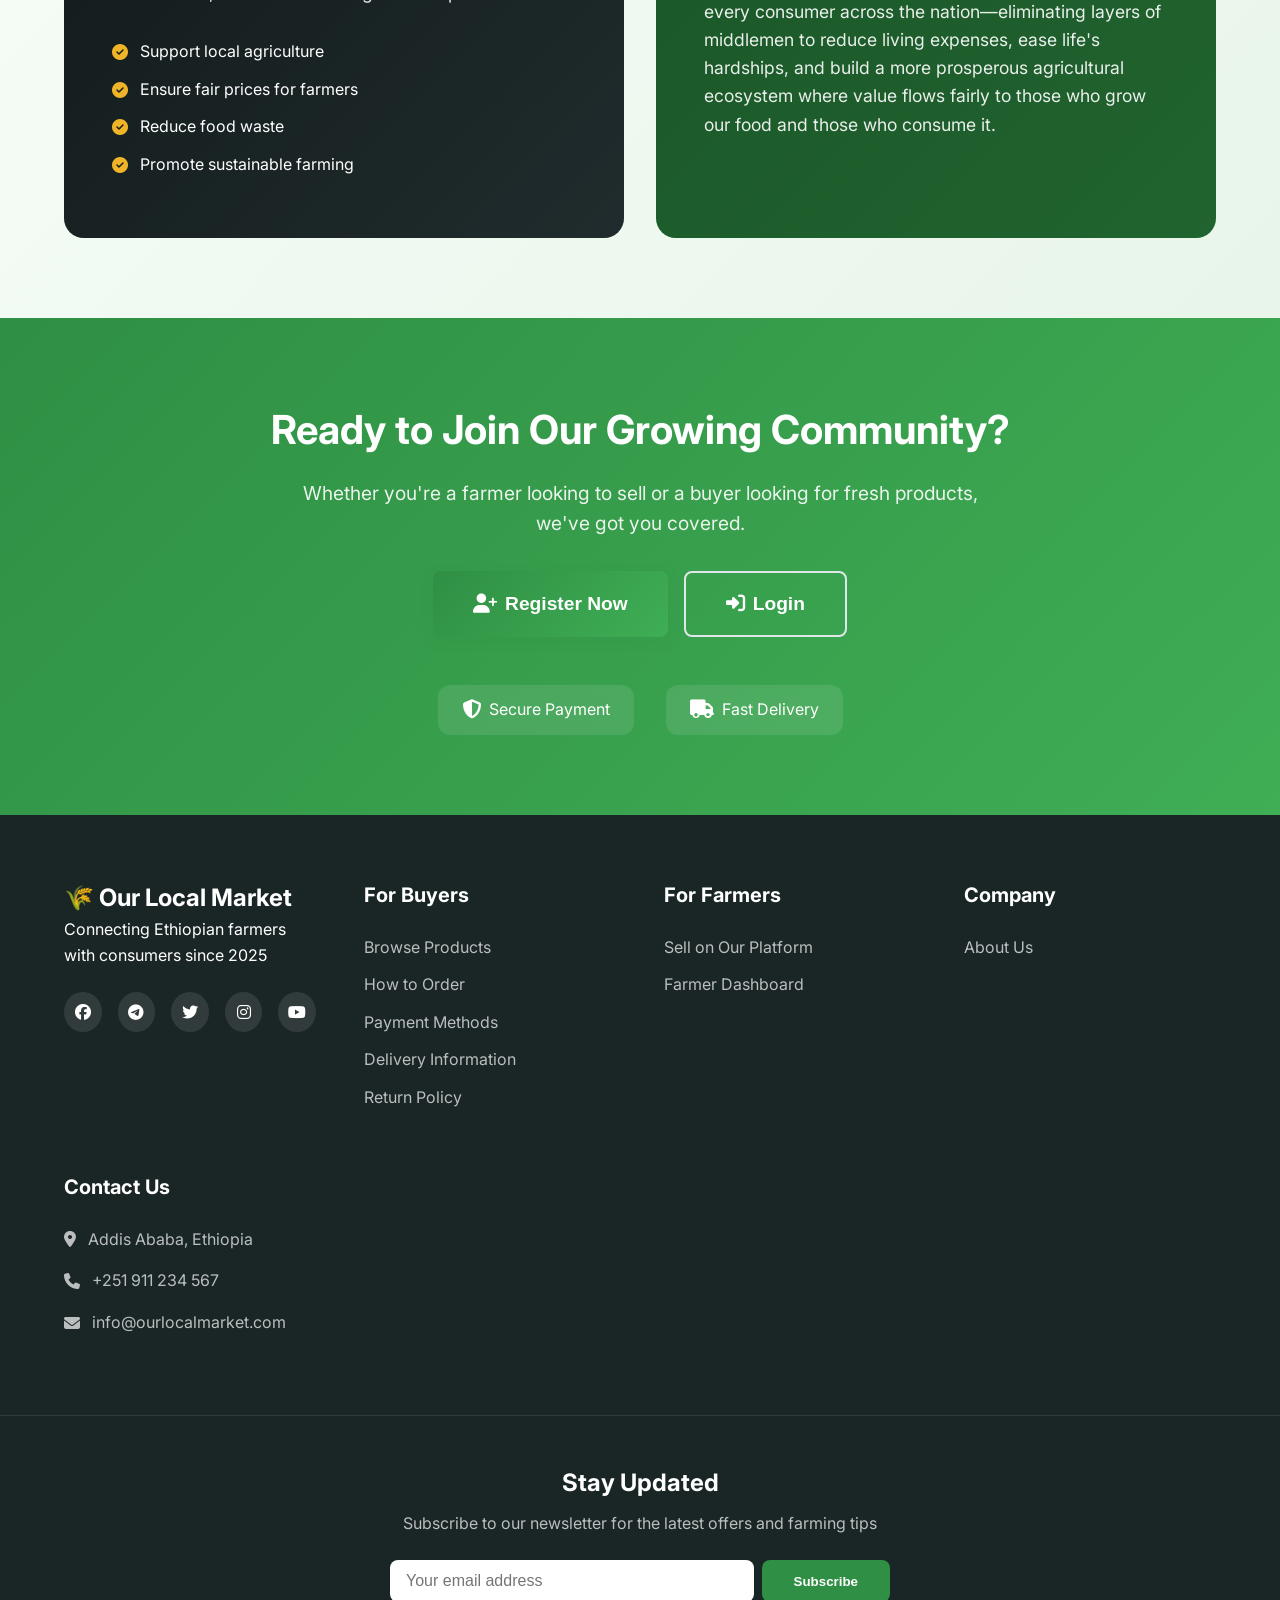
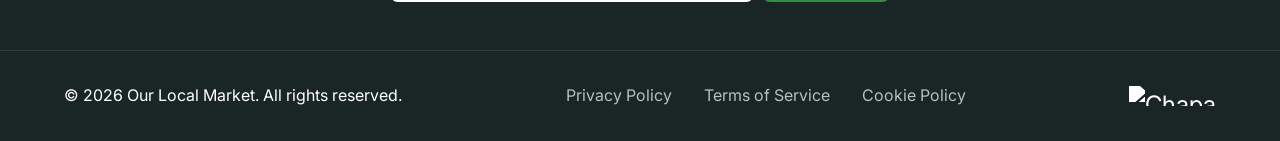
==== commit f99c5932: "Update links in index.html for navigation" ====
--- a/index.html
+++ b/index.html
@@ -90,13 +90,13 @@
               <div class="card-icon">👨‍🌾</div>
               <h4>Farmers Welcome!</h4>
               <p>Join our platform to reach more customers</p>
-              <a href="#" class="card-link">Sell Products →</a>
+              <a href="farmer-dashboard.html" class="card-link">Sell Products →</a>
             </div>
             <div class="floating-card buyer-card">
               <div class="card-icon">🛒</div>
               <h4>Fresh Products</h4>
               <p>100% organic & locally grown</p>
-              <a href="#" class="card-link">Shop Now →</a>
+              <a href="shop.html" class="card-link">Shop Now →</a>
             </div>
           </div>
         </div>
@@ -281,8 +281,8 @@
                     <div class="footer-col">
                         <h3>For Buyers</h3>
                         <ul>
-                            <li><a href="#">Browse Products</a></li>
-                            <li><a href="#">How to Order</a></li>
+                            <li><a href="shop.html">Browse Products</a></li>
+                            <li><a href="#how-it-works">How to Order</a></li>
                             <li><a href="#">Payment Methods</a></li>
                             <li><a href="#">Delivery Information</a></li>
                             <li><a href="#">Return Policy</a></li>
@@ -292,7 +292,7 @@
                         <h3>For Farmers</h3>
                         <ul>
                             <li><a href="#">Sell on Our Platform</a></li>
-                            <li><a href="#">Farmer Dashboard</a></li>
+                            <li><a href="farmer-dashboard.html">Farmer Dashboard</a></li>
                            
                         </ul>
                     </div>
@@ -300,7 +300,7 @@
                     <div class="footer-col">
                         <h3>Company</h3>
                         <ul>
-                            <li><a href="#">About Us</a></li>
+                            <li><a href="#about">About Us</a></li>
                            
                         </ul>
                     </div>
@@ -406,4 +406,4 @@
   });
 </script>
 </body>
-</html>+</html>
--- a/css/home-style.css
+++ b/css/home-style.css
@@ -352,11 +352,12 @@
   position: absolute;
   bottom: 2rem;
   left: 50%;
+  top: 92%;
   transform: translateX(-50%);
   display: flex;
   flex-direction: column;
   align-items: center;
-  gap: 0.5rem;
+  gap: 0.2rem;
   color: rgba(255, 255, 255, 0.7);
   animation: bounce 2s infinite;
 }
@@ -365,7 +366,6 @@
   font-size: 1.5rem;
 }
 
-/* ===== FEATURED PRODUCTS ===== */
 .featured-products {
   padding: 5rem 0;
   background: var(--background-light);
@@ -1195,3 +1195,4 @@
     flex-direction: column;
   }
 }
+
